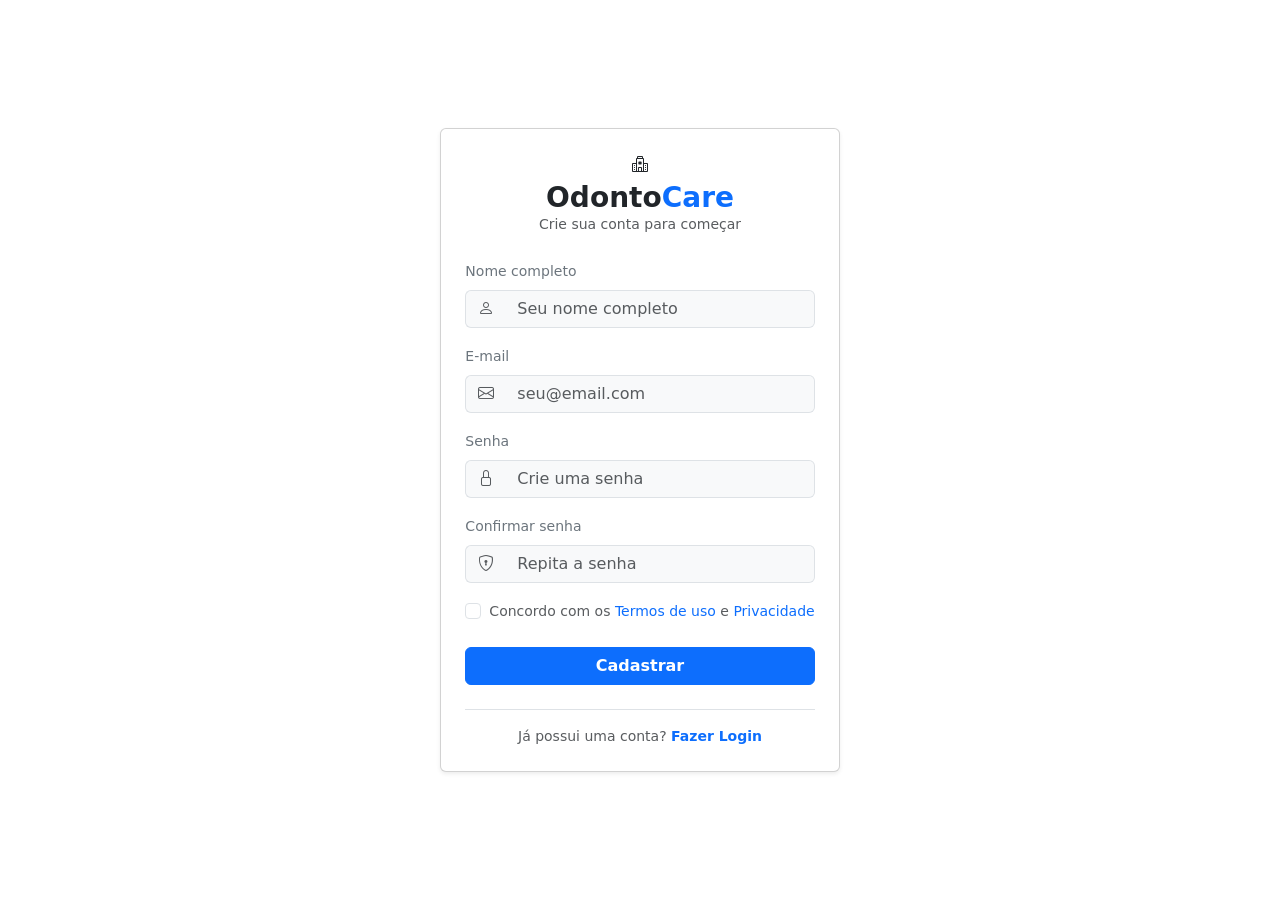
==== src/main/resources/templates/cadastro.html @ d52b0d5b "git status" ====
<!DOCTYPE html>
<html lang="pt-BR">
<head>
    <meta charset="UTF-8">
    <meta name="viewport" content="width=device-width, initial-scale=1.0">
    <title>OdontoCare - Cadastrar</title>
    <!-- Bootstrap 5 CSS -->
    <link href="https://cdn.jsdelivr.net/npm/bootstrap@5.3.2/dist/css/bootstrap.min.css" rel="stylesheet">
    <!-- Bootstrap Icons -->
    <link href="https://cdn.jsdelivr.net/npm/bootstrap-icons@1.11.1/font/bootstrap-icons.css" rel="stylesheet">
    <link rel="stylesheet" th:href="@{/css/cadastro.css}">
</head>
<body class="d-flex align-items-center justify-content-center min-vh-100 p-3">

<div class="card card-register shadow-sm p-4 bg-white my-4">
    <!-- CABEÇALHO DA MARCA -->
    <div class="text-center mb-4">
        <div class="brand-icon mb-1">
            <i class="bi bi-hospital"></i>
        </div>
        <h3 class="fw-bold text-dark m-0">Odonto<span class="text-primary">Care</span></h3>
        <p class="text-muted small mb-0">Crie sua conta para começar</p>
    </div>

    <!-- FORMULÁRIO DE CADASTRO -->
    <form>
        <!-- NOME COMPLETO -->
        <div class="mb-3">
            <label for="name" class="form-label text-secondary small fw-medium">Nome completo</label>
            <div class="input-group">
                <span class="input-group-text bg-light border-end-0"><i class="bi bi-person text-muted"></i></span>
                <input type="text" class="form-control bg-light border-start-0" id="name" placeholder="Seu nome completo" required>
            </div>
        </div>

        <!-- E-MAIL -->
        <div class="mb-3">
            <label for="email" class="form-label text-secondary small fw-medium">E-mail</label>
            <div class="input-group">
                <span class="input-group-text bg-light border-end-0"><i class="bi bi-envelope text-muted"></i></span>
                <input type="email" class="form-control bg-light border-start-0" id="email" placeholder="seu@email.com" required>
            </div>
        </div>

        <!-- SENHA -->
        <div class="mb-3">
            <label for="password" class="form-label text-secondary small fw-medium">Senha</label>
            <div class="input-group">
                <span class="input-group-text bg-light border-end-0"><i class="bi bi-lock text-muted"></i></span>
                <input type="password" class="form-control bg-light border-start-0" id="password" placeholder="Crie uma senha" required>
            </div>
        </div>

        <!-- CONFIRMAR SENHA -->
        <div class="mb-3">
            <label for="confirmPassword" class="form-label text-secondary small fw-medium">Confirmar senha</label>
            <div class="input-group">
                <span class="input-group-text bg-light border-end-0"><i class="bi bi-shield-lock text-muted"></i></span>
                <input type="password" class="form-control bg-light border-start-0" id="confirmPassword" placeholder="Repita a senha" required>
            </div>
        </div>

        <!-- TERMOS DE USO -->
        <div class="form-check mb-4">
            <input type="checkbox" class="form-check-input" id="terms" required>
            <label class="form-check-label text-muted small" for="terms">
                Concordo com os <a href="#" class="text-primary text-decoration-none">Termos de uso</a> e <a href="#" class="text-primary text-decoration-none">Privacidade</a>
            </label>
        </div>

        <!-- BOTÃO CADASTRAR -->
        <button type="submit" class="btn btn-primary w-100 rounded-2 fw-semibold">Cadastrar</button>
    </form>

    <!-- RODAPÉ -->
    <div class="text-center mt-4 pt-3 border-top">
        <p class="text-muted small mb-0">Já possui uma conta? <a  th:href="@{/login}" class="text-primary text-decoration-none fw-semibold">Fazer Login</a></p>
    </div>
</div>

<!-- Bootstrap 5 JS Bundle -->
<script src="https://cdn.jsdelivr.net/npm/bootstrap@5.3.2/dist/js/bootstrap.bundle.min.js"></script>
</body>
</html>
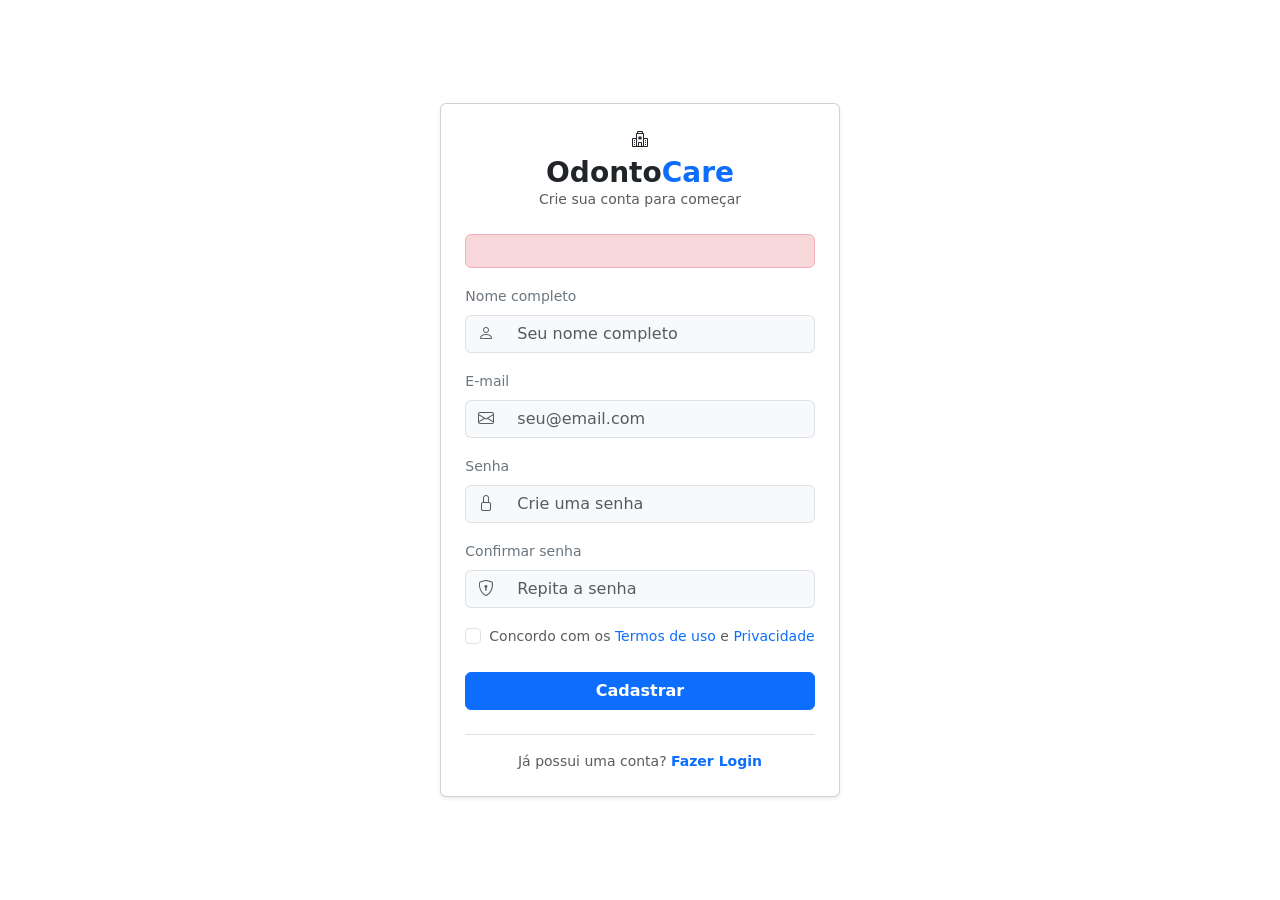
==== commit c9483dab: "deu certo" ====
--- a/src/main/resources/templates/cadastro.html
+++ b/src/main/resources/templates/cadastro.html
@@ -1,84 +1,230 @@
+
 <!DOCTYPE html>
-<html lang="pt-BR">
+<html lang="pt-BR" xmlns:th="http://www.thymeleaf.org">
+
 <head>
     <meta charset="UTF-8">
     <meta name="viewport" content="width=device-width, initial-scale=1.0">
+
     <title>OdontoCare - Cadastrar</title>
+
     <!-- Bootstrap 5 CSS -->
-    <link href="https://cdn.jsdelivr.net/npm/bootstrap@5.3.2/dist/css/bootstrap.min.css" rel="stylesheet">
+    <link href="https://cdn.jsdelivr.net/npm/bootstrap@5.3.2/dist/css/bootstrap.min.css"
+          rel="stylesheet">
+
     <!-- Bootstrap Icons -->
-    <link href="https://cdn.jsdelivr.net/npm/bootstrap-icons@1.11.1/font/bootstrap-icons.css" rel="stylesheet">
+    <link href="https://cdn.jsdelivr.net/npm/bootstrap-icons@1.11.1/font/bootstrap-icons.css"
+          rel="stylesheet">
+
+    <!-- CSS da página -->
     <link rel="stylesheet" th:href="@{/css/cadastro.css}">
 </head>
+
 <body class="d-flex align-items-center justify-content-center min-vh-100 p-3">
 
 <div class="card card-register shadow-sm p-4 bg-white my-4">
+
     <!-- CABEÇALHO DA MARCA -->
     <div class="text-center mb-4">
+
         <div class="brand-icon mb-1">
             <i class="bi bi-hospital"></i>
         </div>
-        <h3 class="fw-bold text-dark m-0">Odonto<span class="text-primary">Care</span></h3>
-        <p class="text-muted small mb-0">Crie sua conta para começar</p>
+
+        <h3 class="fw-bold text-dark m-0">
+            Odonto<span class="text-primary">Care</span>
+        </h3>
+
+        <p class="text-muted small mb-0">
+            Crie sua conta para começar
+        </p>
+
     </div>
 
     <!-- FORMULÁRIO DE CADASTRO -->
-    <form>
+    <form th:action="@{/cadastro}"
+          th:object="${clienteCadastro}"
+          method="post">
+
+        <!-- ERROS GERAIS -->
+        <div class="alert alert-danger"
+             th:if="${#fields.hasGlobalErrors()}">
+
+            <p class="mb-0"
+               th:each="erro : ${#fields.globalErrors()}"
+               th:text="${erro}">
+            </p>
+
+        </div>
+
         <!-- NOME COMPLETO -->
         <div class="mb-3">
-            <label for="name" class="form-label text-secondary small fw-medium">Nome completo</label>
-            <div class="input-group">
-                <span class="input-group-text bg-light border-end-0"><i class="bi bi-person text-muted"></i></span>
-                <input type="text" class="form-control bg-light border-start-0" id="name" placeholder="Seu nome completo" required>
-            </div>
+
+            <label for="nome"
+                   class="form-label text-secondary small fw-medium">
+                Nome completo
+            </label>
+
+            <div class="input-group">
+
+                <span class="input-group-text bg-light border-end-0">
+                    <i class="bi bi-person text-muted"></i>
+                </span>
+
+                <input type="text"
+                       th:field="*{nome}"
+                       id="nome"
+                       class="form-control bg-light border-start-0"
+                       placeholder="Seu nome completo">
+
+            </div>
+
+            <small class="text-danger"
+                   th:if="${#fields.hasErrors('nome')}"
+                   th:errors="*{nome}">
+            </small>
+
         </div>
 
         <!-- E-MAIL -->
         <div class="mb-3">
-            <label for="email" class="form-label text-secondary small fw-medium">E-mail</label>
-            <div class="input-group">
-                <span class="input-group-text bg-light border-end-0"><i class="bi bi-envelope text-muted"></i></span>
-                <input type="email" class="form-control bg-light border-start-0" id="email" placeholder="seu@email.com" required>
-            </div>
+
+            <label for="email"
+                   class="form-label text-secondary small fw-medium">
+                E-mail
+            </label>
+
+            <div class="input-group">
+
+                <span class="input-group-text bg-light border-end-0">
+                    <i class="bi bi-envelope text-muted"></i>
+                </span>
+
+                <input type="email"
+                       th:field="*{email}"
+                       id="email"
+                       class="form-control bg-light border-start-0"
+                       placeholder="seu@email.com">
+
+            </div>
+
+            <small class="text-danger"
+                   th:if="${#fields.hasErrors('email')}"
+                   th:errors="*{email}">
+            </small>
+
         </div>
 
         <!-- SENHA -->
         <div class="mb-3">
-            <label for="password" class="form-label text-secondary small fw-medium">Senha</label>
-            <div class="input-group">
-                <span class="input-group-text bg-light border-end-0"><i class="bi bi-lock text-muted"></i></span>
-                <input type="password" class="form-control bg-light border-start-0" id="password" placeholder="Crie uma senha" required>
-            </div>
+
+            <label for="senha"
+                   class="form-label text-secondary small fw-medium">
+                Senha
+            </label>
+
+            <div class="input-group">
+
+                <span class="input-group-text bg-light border-end-0">
+                    <i class="bi bi-lock text-muted"></i>
+                </span>
+
+                <input type="password"
+                       th:field="*{senha}"
+                       id="senha"
+                       class="form-control bg-light border-start-0"
+                       placeholder="Crie uma senha">
+
+            </div>
+
+            <small class="text-danger"
+                   th:if="${#fields.hasErrors('senha')}"
+                   th:errors="*{senha}">
+            </small>
+
         </div>
 
         <!-- CONFIRMAR SENHA -->
         <div class="mb-3">
-            <label for="confirmPassword" class="form-label text-secondary small fw-medium">Confirmar senha</label>
-            <div class="input-group">
-                <span class="input-group-text bg-light border-end-0"><i class="bi bi-shield-lock text-muted"></i></span>
-                <input type="password" class="form-control bg-light border-start-0" id="confirmPassword" placeholder="Repita a senha" required>
-            </div>
+
+            <label for="confirmarSenha"
+                   class="form-label text-secondary small fw-medium">
+                Confirmar senha
+            </label>
+
+            <div class="input-group">
+
+                <span class="input-group-text bg-light border-end-0">
+                    <i class="bi bi-shield-lock text-muted"></i>
+                </span>
+
+                <input type="password"
+                       th:field="*{confirmarSenha}"
+                       id="confirmarSenha"
+                       class="form-control bg-light border-start-0"
+                       placeholder="Repita a senha">
+
+            </div>
+
+            <small class="text-danger"
+                   th:if="${#fields.hasErrors('confirmarSenha')}"
+                   th:errors="*{confirmarSenha}">
+            </small>
+
         </div>
 
         <!-- TERMOS DE USO -->
         <div class="form-check mb-4">
-            <input type="checkbox" class="form-check-input" id="terms" required>
-            <label class="form-check-label text-muted small" for="terms">
-                Concordo com os <a href="#" class="text-primary text-decoration-none">Termos de uso</a> e <a href="#" class="text-primary text-decoration-none">Privacidade</a>
-            </label>
+
+            <input type="checkbox"
+                   class="form-check-input"
+                   id="terms"
+                   required>
+
+            <label class="form-check-label text-muted small"
+                   for="terms">
+
+                Concordo com os
+                <a href="#"
+                   class="text-primary text-decoration-none">
+                    Termos de uso
+                </a>
+                e
+                <a href="#"
+                   class="text-primary text-decoration-none">
+                    Privacidade
+                </a>
+
+            </label>
+
         </div>
 
         <!-- BOTÃO CADASTRAR -->
-        <button type="submit" class="btn btn-primary w-100 rounded-2 fw-semibold">Cadastrar</button>
+        <button type="submit"
+                class="btn btn-primary w-100 rounded-2 fw-semibold">
+            Cadastrar
+        </button>
+
     </form>
 
     <!-- RODAPÉ -->
     <div class="text-center mt-4 pt-3 border-top">
-        <p class="text-muted small mb-0">Já possui uma conta? <a  th:href="@{/login}" class="text-primary text-decoration-none fw-semibold">Fazer Login</a></p>
+
+        <p class="text-muted small mb-0">
+            Já possui uma conta?
+
+            <a th:href="@{/login}"
+               class="text-primary text-decoration-none fw-semibold">
+                Fazer Login
+            </a>
+        </p>
+
     </div>
+
 </div>
 
 <!-- Bootstrap 5 JS Bundle -->
 <script src="https://cdn.jsdelivr.net/npm/bootstrap@5.3.2/dist/js/bootstrap.bundle.min.js"></script>
+
 </body>
-</html>+</html>
